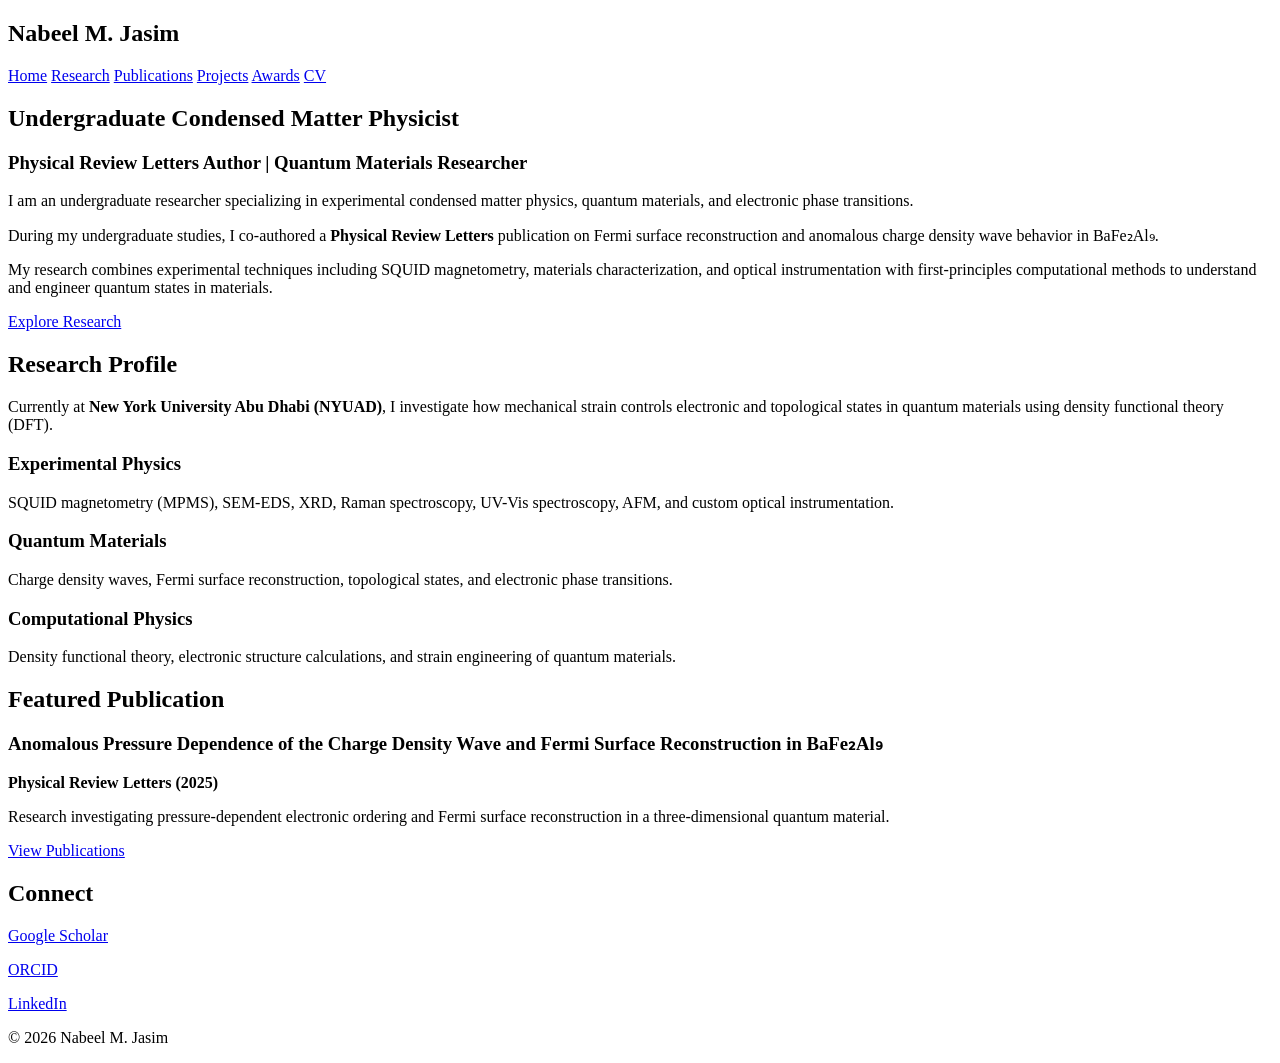
==== index.html @ 84a7fcc8 "Create index.html" ====
<!DOCTYPE html>
<html lang="en">
<head>
    <meta charset="UTF-8">
    <meta name="viewport" content="width=device-width, initial-scale=1.0">
    <title>Nabeel M. Jasim | Experimental Condensed Matter Physicist</title>
    <link rel="stylesheet" href="assets/css/style.css">
</head>

<body>

<header>
    <nav>
        <h2>Nabeel M. Jasim</h2>
        <div class="links">
            <a href="index.html">Home</a>
            <a href="research.html">Research</a>
            <a href="publications.html">Publications</a>
            <a href="projects.html">Projects</a>
            <a href="awards.html">Awards</a>
            <a href="cv.html">CV</a>
        </div>
    </nav>
</header>


<section class="hero">

    <div class="hero-text">

        <h1>
            Undergraduate Condensed Matter Physicist
        </h1>

        <h3>
            Physical Review Letters Author | Quantum Materials Researcher
        </h3>

        <p>
            I am an undergraduate researcher specializing in experimental 
            condensed matter physics, quantum materials, and electronic 
            phase transitions.
        </p>

        <p>
            During my undergraduate studies, I co-authored a 
            <strong>Physical Review Letters</strong> publication on 
            Fermi surface reconstruction and anomalous charge density wave 
            behavior in BaFe₂Al₉.
        </p>

        <p>
            My research combines experimental techniques including SQUID 
            magnetometry, materials characterization, and optical 
            instrumentation with first-principles computational methods 
            to understand and engineer quantum states in materials.
        </p>

        <a class="button" href="research.html">
            Explore Research
        </a>

    </div>


</section>



<section class="about">

<h2>Research Profile</h2>

<p>
Currently at <strong>New York University Abu Dhabi (NYUAD)</strong>, 
I investigate how mechanical strain controls electronic and topological 
states in quantum materials using density functional theory (DFT).
</p>


<div class="cards">

<div class="card">
<h3>Experimental Physics</h3>
<p>
SQUID magnetometry (MPMS), SEM-EDS, XRD, Raman spectroscopy,
UV-Vis spectroscopy, AFM, and custom optical instrumentation.
</p>
</div>


<div class="card">
<h3>Quantum Materials</h3>
<p>
Charge density waves, Fermi surface reconstruction,
topological states, and electronic phase transitions.
</p>
</div>


<div class="card">
<h3>Computational Physics</h3>
<p>
Density functional theory, electronic structure calculations,
and strain engineering of quantum materials.
</p>
</div>

</div>

</section>



<section class="publication">

<h2>Featured Publication</h2>

<h3>
Anomalous Pressure Dependence of the Charge Density Wave 
and Fermi Surface Reconstruction in BaFe₂Al₉
</h3>

<p>
<strong>Physical Review Letters (2025)</strong>
</p>

<p>
Research investigating pressure-dependent electronic ordering 
and Fermi surface reconstruction in a three-dimensional quantum material.
</p>


<a class="button" href="publications.html">
View Publications
</a>

</section>



<section class="contact">

<h2>Connect</h2>

<p>
<a href="https://scholar.google.com/citations?user=J8h_xckAAAAJ&hl=en">
Google Scholar
</a>
</p>

<p>
<a href="https://orcid.org/0009-0004-4352-5429">
ORCID
</a>
</p>

<p>
<a href="https://ae.linkedin.com/in/nabeel-m-jasim-908321217">
LinkedIn
</a>
</p>

</section>



<footer>

<p>
© 2026 Nabeel M. Jasim
</p>

</footer>


<script src="assets/js/script.js"></script>

</body>
</html>
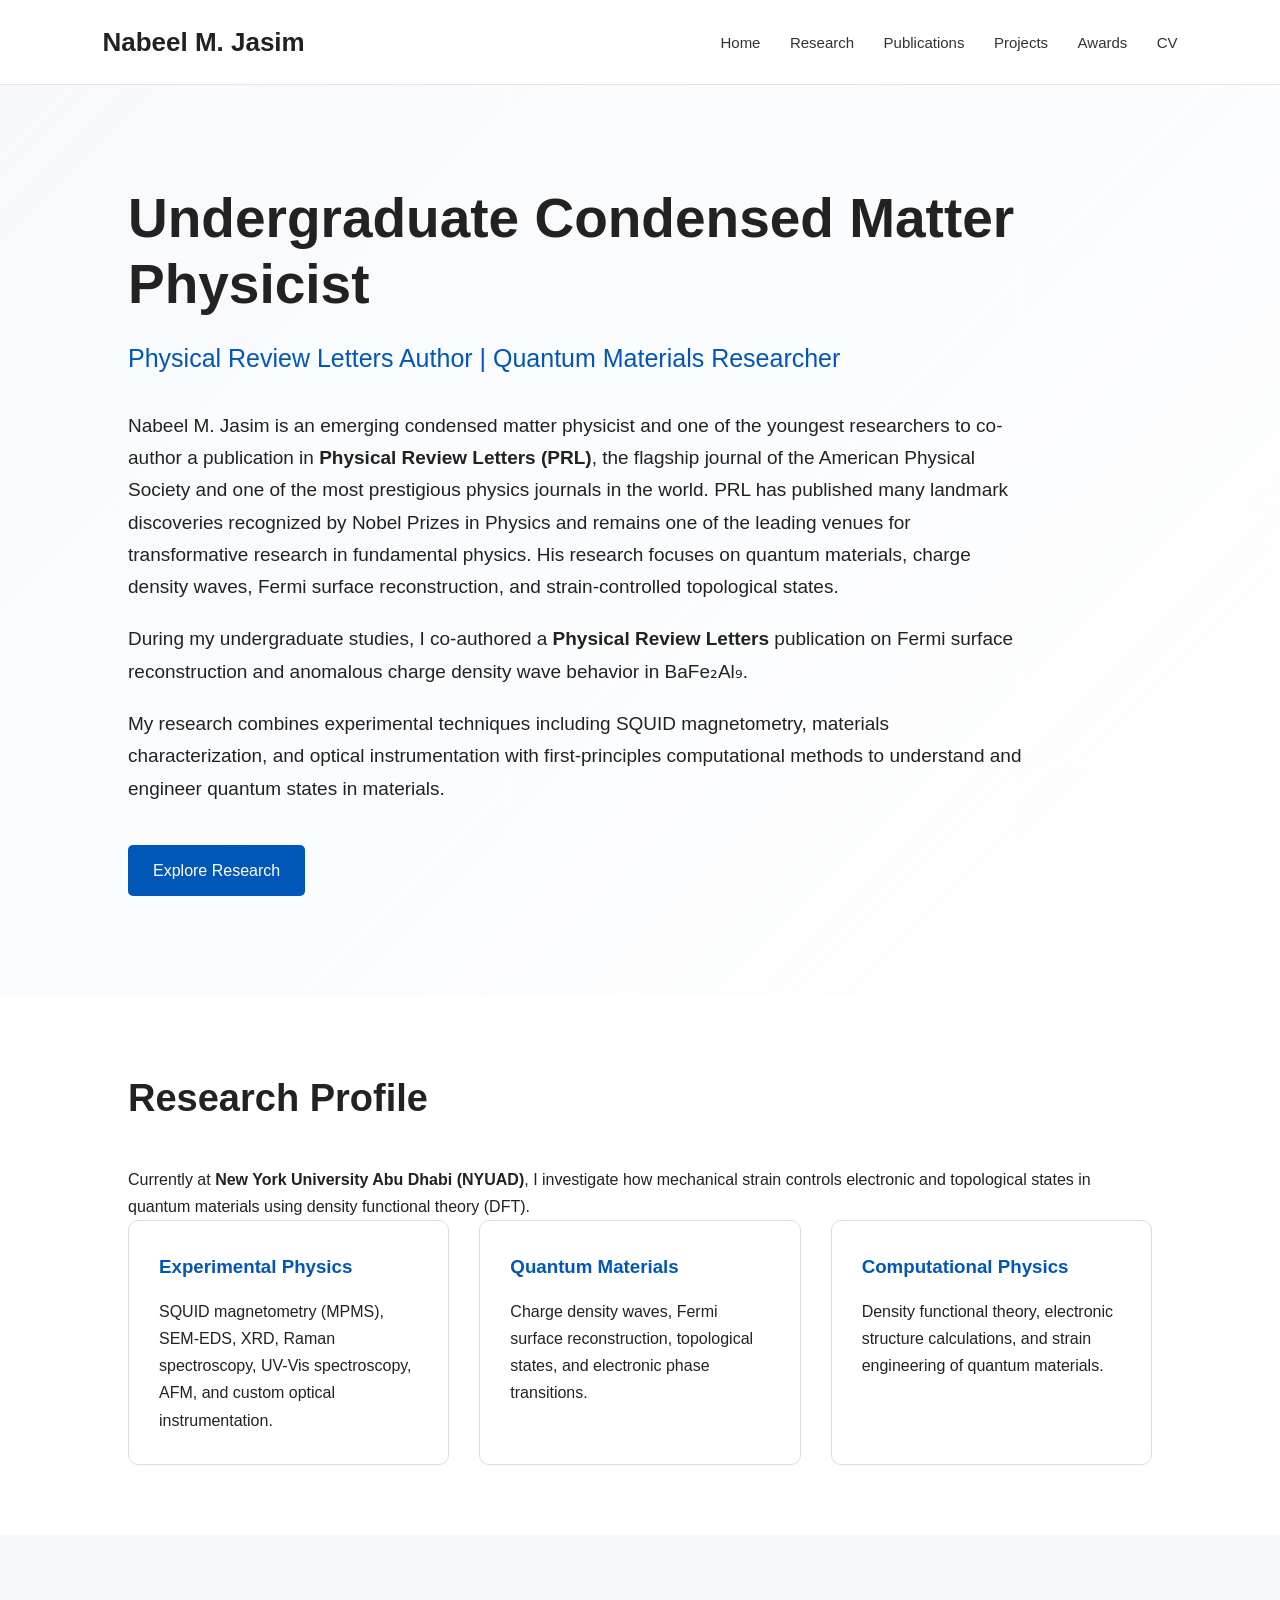
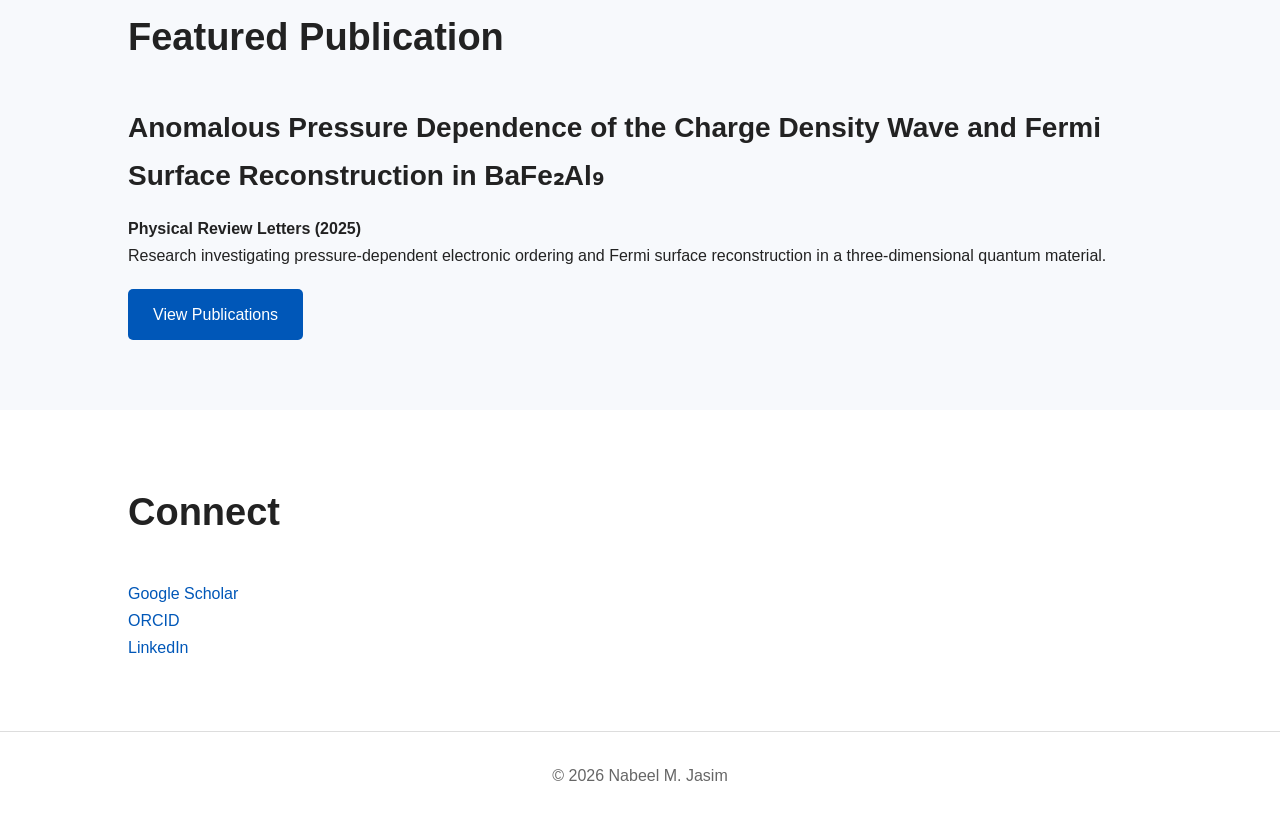
==== commit b8048ef4: "Update index.html" ====
--- a/index.html
+++ b/index.html
@@ -36,10 +36,8 @@
             Physical Review Letters Author | Quantum Materials Researcher
         </h3>
 
-        <p>
-            I am an undergraduate researcher specializing in experimental 
-            condensed matter physics, quantum materials, and electronic 
-            phase transitions.
+        <p>         
+          Nabeel M. Jasim is an emerging condensed matter physicist and one of the youngest researchers to co-author a publication in <strong>Physical Review Letters (PRL)</strong>, the flagship journal of the American Physical Society and one of the most prestigious physics journals in the world. PRL has published many landmark discoveries recognized by Nobel Prizes in Physics and remains one of the leading venues for transformative research in fundamental physics. His research focuses on quantum materials, charge density waves, Fermi surface reconstruction, and strain-controlled topological states.
         </p>
 
         <p>
--- a/assets/css/style.css
+++ b/assets/css/style.css
@@ -0,0 +1,339 @@
+/* =========================
+   Nabeel M. Jasim Website
+   Academic Research Theme
+========================= */
+
+
+* {
+    margin: 0;
+    padding: 0;
+    box-sizing: border-box;
+}
+
+
+body {
+
+    font-family: "Inter", "Helvetica Neue", Arial, sans-serif;
+
+    line-height: 1.7;
+
+    color: #222;
+
+    background: #ffffff;
+
+}
+
+
+
+/* Navigation */
+
+header {
+
+    border-bottom: 1px solid #e5e5e5;
+
+    padding: 20px 8%;
+
+}
+
+
+nav {
+
+    display: flex;
+
+    justify-content: space-between;
+
+    align-items: center;
+
+}
+
+
+nav h2 {
+
+    font-size: 26px;
+
+    font-weight: 700;
+
+}
+
+
+
+.links a {
+
+    margin-left: 25px;
+
+    text-decoration: none;
+
+    color: #333;
+
+    font-size: 15px;
+
+}
+
+
+
+.links a:hover {
+
+    color: #0057b8;
+
+}
+
+
+
+/* Hero Section */
+
+
+.hero {
+
+    padding: 100px 10%;
+
+    background: linear-gradient(
+        135deg,
+        #f7f9fc,
+        #ffffff
+    );
+
+}
+
+
+
+.hero-text {
+
+    max-width: 900px;
+
+}
+
+
+
+.hero h1 {
+
+    font-size: 55px;
+
+    line-height: 1.2;
+
+    margin-bottom: 20px;
+
+}
+
+
+
+.hero h3 {
+
+    font-size: 25px;
+
+    font-weight: 400;
+
+    color: #0057b8;
+
+    margin-bottom: 30px;
+
+}
+
+
+
+.hero p {
+
+    font-size: 19px;
+
+    margin-bottom: 20px;
+
+}
+
+
+
+
+.button {
+
+    display: inline-block;
+
+    margin-top: 20px;
+
+    padding: 12px 25px;
+
+    background: #0057b8;
+
+    color:white;
+
+    text-decoration:none;
+
+    border-radius:5px;
+
+}
+
+
+
+.button:hover {
+
+    background:#003f82;
+
+}
+
+
+
+/* Sections */
+
+
+section {
+
+    padding:70px 10%;
+
+}
+
+
+
+section h2 {
+
+    font-size:38px;
+
+    margin-bottom:35px;
+
+}
+
+
+
+
+/* Research Cards */
+
+
+.cards {
+
+    display:grid;
+
+    grid-template-columns:
+    repeat(auto-fit,minmax(260px,1fr));
+
+    gap:30px;
+
+}
+
+
+
+.card {
+
+    padding:30px;
+
+    border:1px solid #ddd;
+
+    border-radius:10px;
+
+    background:white;
+
+    transition:0.3s;
+
+}
+
+
+
+.card:hover {
+
+    transform:translateY(-5px);
+
+    box-shadow:0 10px 25px rgba(0,0,0,0.08);
+
+}
+
+
+
+.card h3 {
+
+    margin-bottom:15px;
+
+    color:#0057b8;
+
+}
+
+
+
+/* Publication */
+
+
+.publication {
+
+    background:#f7f9fc;
+
+}
+
+
+
+.publication h3 {
+
+    font-size:28px;
+
+    margin-bottom:15px;
+
+}
+
+
+
+/* Contact */
+
+
+.contact a {
+
+    color:#0057b8;
+
+    text-decoration:none;
+
+}
+
+
+
+.contact a:hover {
+
+    text-decoration:underline;
+
+}
+
+
+
+/* Footer */
+
+
+footer {
+
+    text-align:center;
+
+    padding:30px;
+
+    border-top:1px solid #ddd;
+
+    color:#666;
+
+}
+
+
+
+/* Mobile */
+
+
+@media(max-width:800px){
+
+
+nav {
+
+    flex-direction:column;
+
+}
+
+
+.links {
+
+    margin-top:20px;
+
+}
+
+
+.hero h1 {
+
+    font-size:38px;
+
+}
+
+
+.hero h3 {
+
+    font-size:20px;
+
+}
+
+
+}
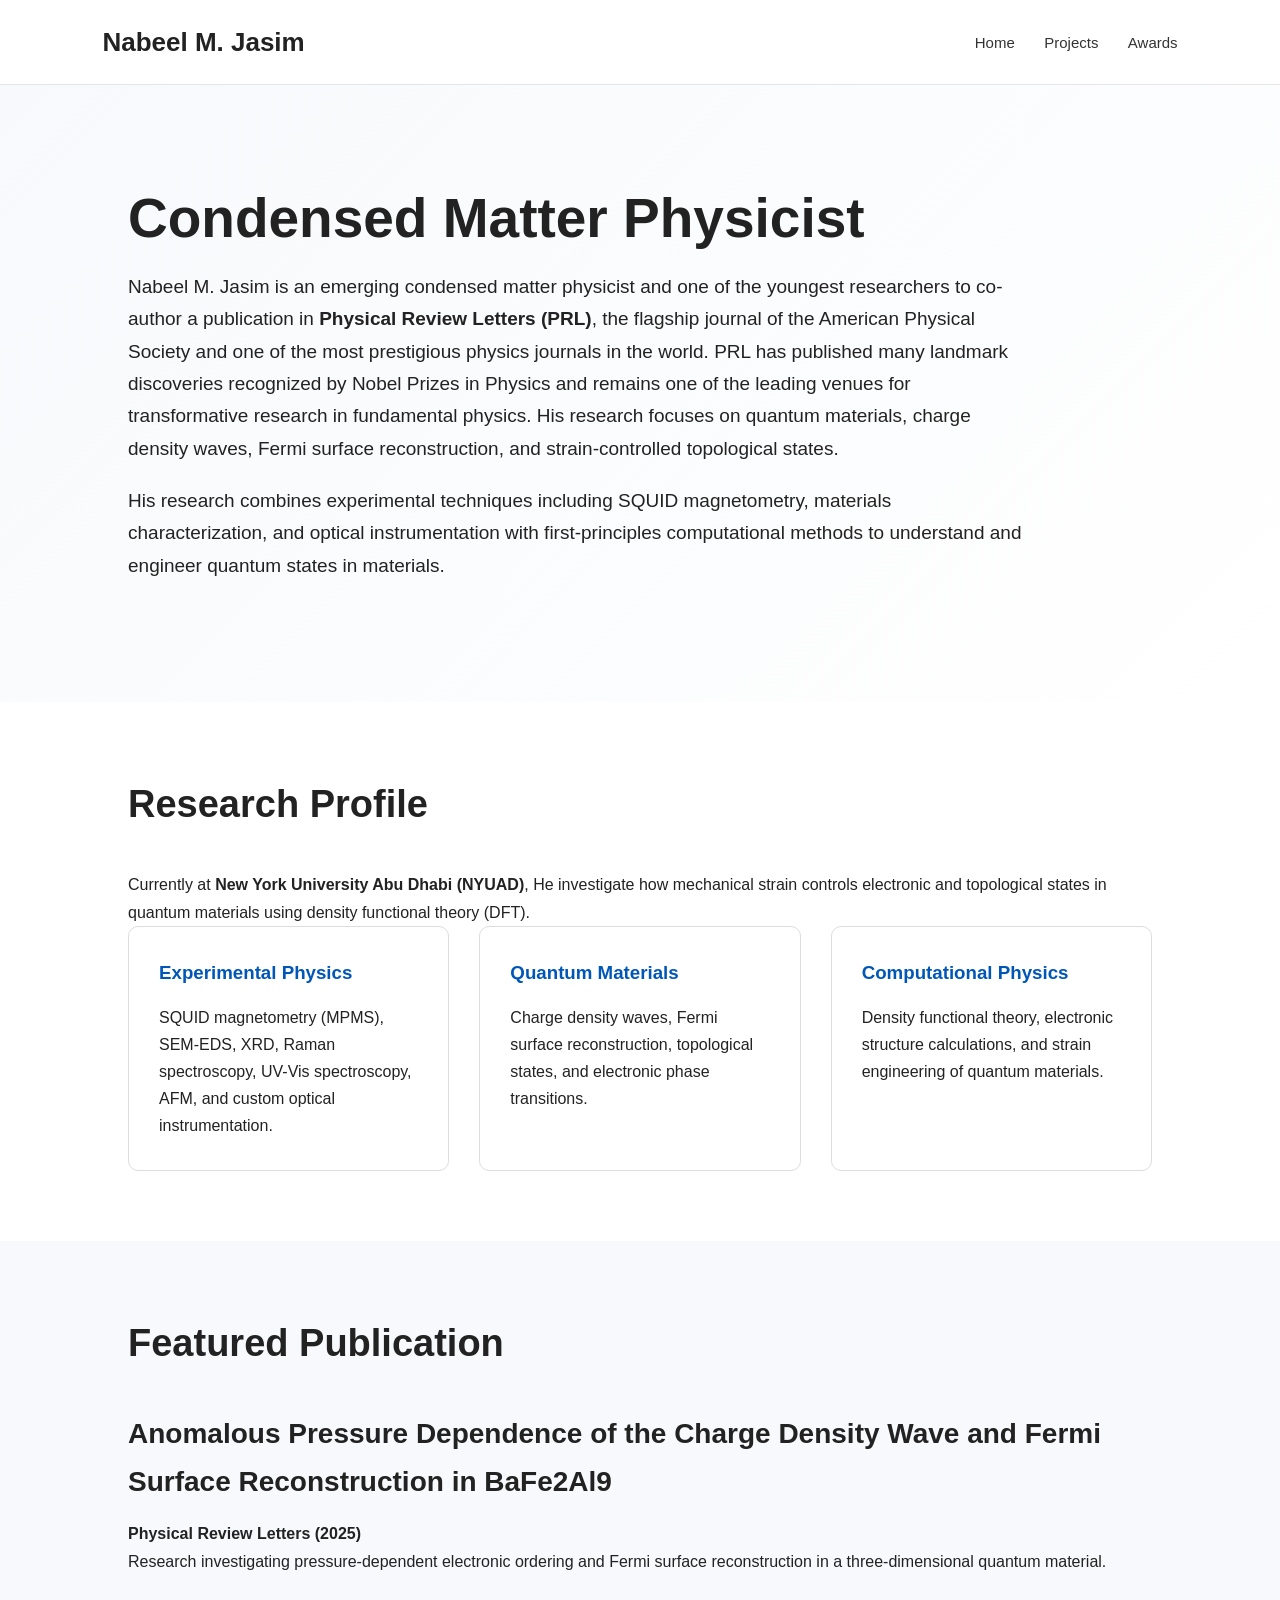
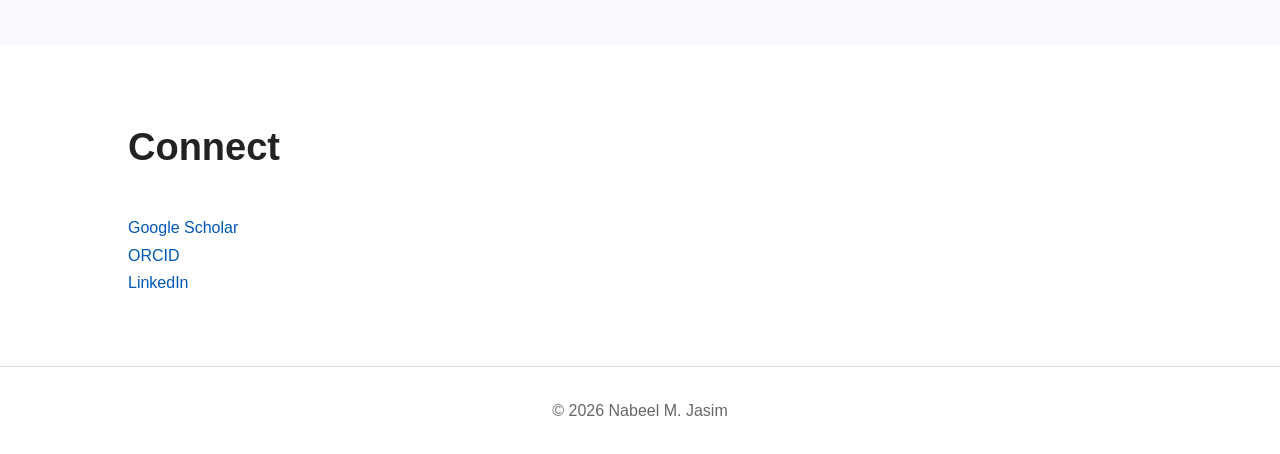
==== commit a4ea99f4: "Update index.html" ====
--- a/index.html
+++ b/index.html
@@ -14,11 +14,8 @@
         <h2>Nabeel M. Jasim</h2>
         <div class="links">
             <a href="index.html">Home</a>
-            <a href="research.html">Research</a>
-            <a href="publications.html">Publications</a>
             <a href="projects.html">Projects</a>
             <a href="awards.html">Awards</a>
-            <a href="cv.html">CV</a>
         </div>
     </nav>
 </header>
@@ -29,34 +26,20 @@
     <div class="hero-text">
 
         <h1>
-            Undergraduate Condensed Matter Physicist
+            Condensed Matter Physicist
         </h1>
-
-        <h3>
-            Physical Review Letters Author | Quantum Materials Researcher
-        </h3>
 
         <p>         
           Nabeel M. Jasim is an emerging condensed matter physicist and one of the youngest researchers to co-author a publication in <strong>Physical Review Letters (PRL)</strong>, the flagship journal of the American Physical Society and one of the most prestigious physics journals in the world. PRL has published many landmark discoveries recognized by Nobel Prizes in Physics and remains one of the leading venues for transformative research in fundamental physics. His research focuses on quantum materials, charge density waves, Fermi surface reconstruction, and strain-controlled topological states.
         </p>
 
         <p>
-            During my undergraduate studies, I co-authored a 
-            <strong>Physical Review Letters</strong> publication on 
-            Fermi surface reconstruction and anomalous charge density wave 
-            behavior in BaFe₂Al₉.
-        </p>
-
-        <p>
-            My research combines experimental techniques including SQUID 
+            His research combines experimental techniques including SQUID 
             magnetometry, materials characterization, and optical 
             instrumentation with first-principles computational methods 
             to understand and engineer quantum states in materials.
         </p>
 
-        <a class="button" href="research.html">
-            Explore Research
-        </a>
 
     </div>
 
@@ -71,7 +54,7 @@
 
 <p>
 Currently at <strong>New York University Abu Dhabi (NYUAD)</strong>, 
-I investigate how mechanical strain controls electronic and topological 
+He investigate how mechanical strain controls electronic and topological 
 states in quantum materials using density functional theory (DFT).
 </p>
 
@@ -116,7 +99,7 @@
 
 <h3>
 Anomalous Pressure Dependence of the Charge Density Wave 
-and Fermi Surface Reconstruction in BaFe₂Al₉
+and Fermi Surface Reconstruction in BaFe2Al9
 </h3>
 
 <p>
@@ -128,10 +111,6 @@
 and Fermi surface reconstruction in a three-dimensional quantum material.
 </p>
 
-
-<a class="button" href="publications.html">
-View Publications
-</a>
 
 </section>
 
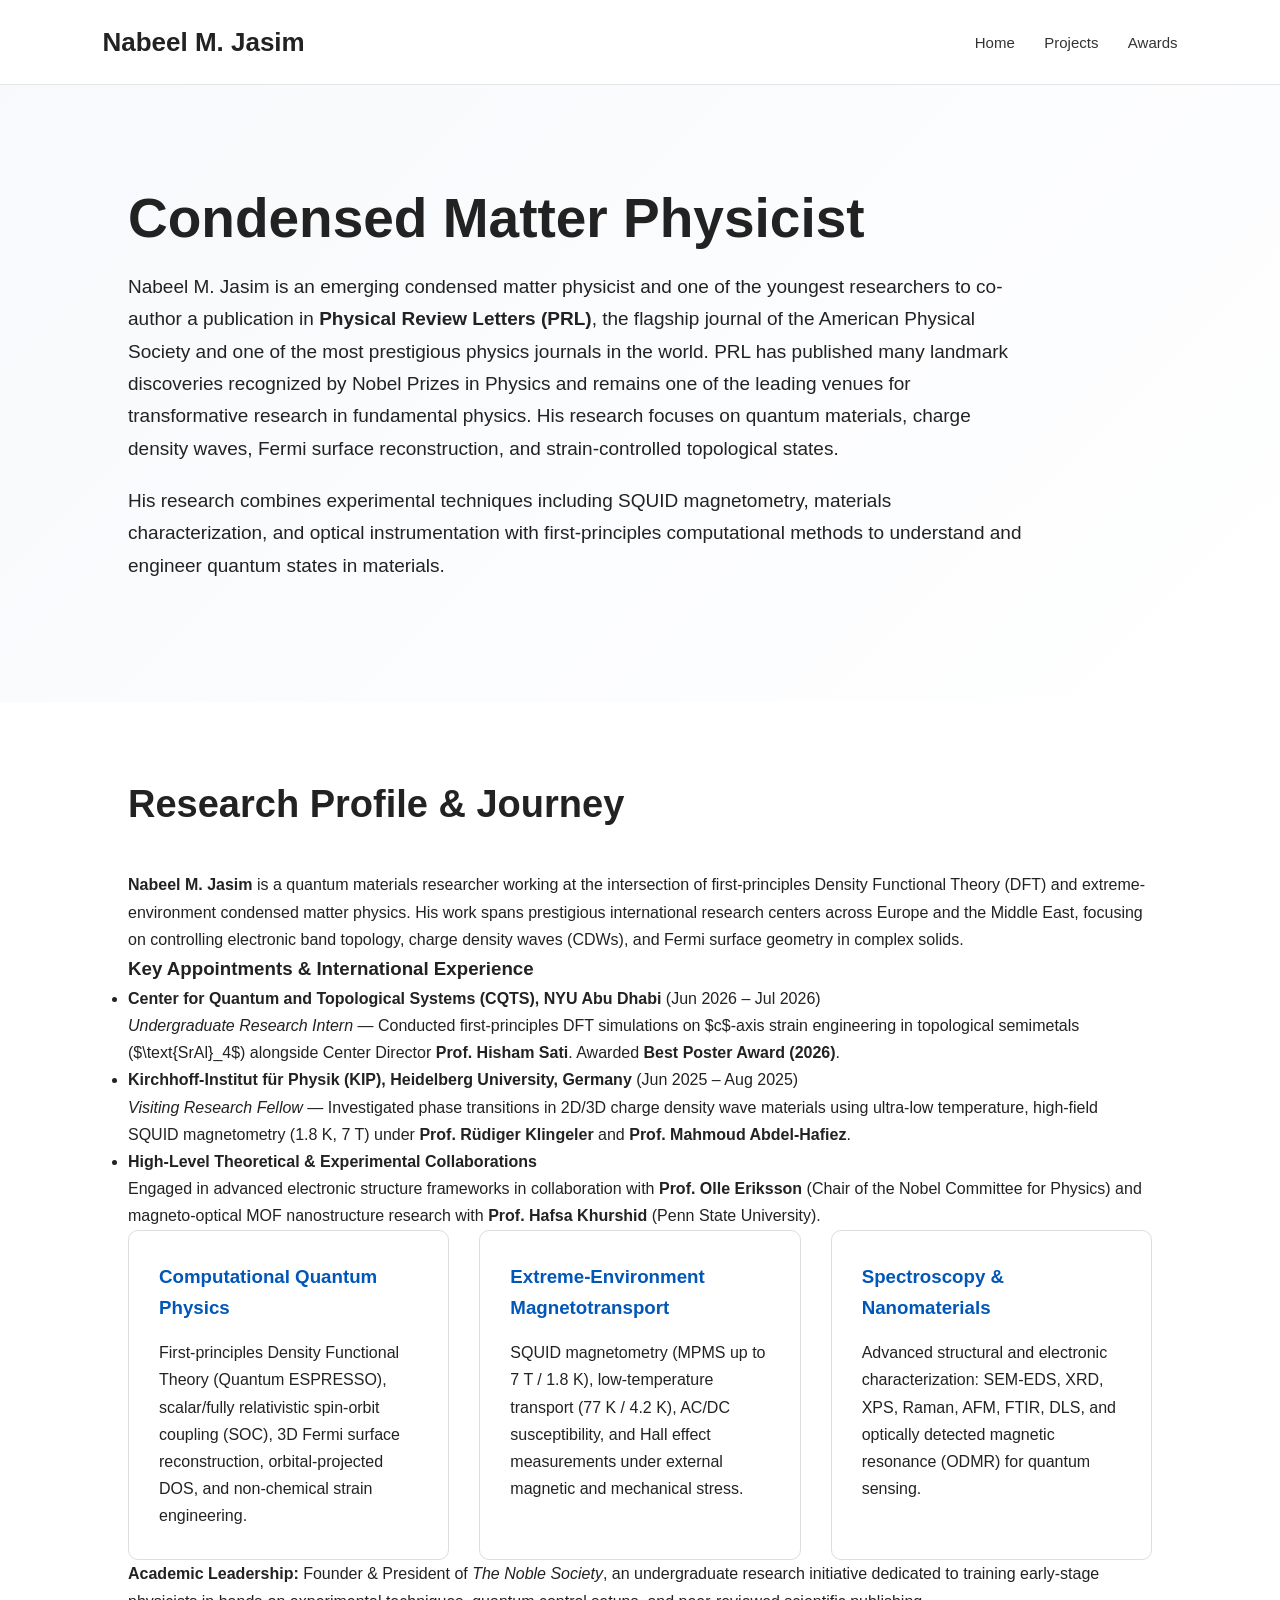
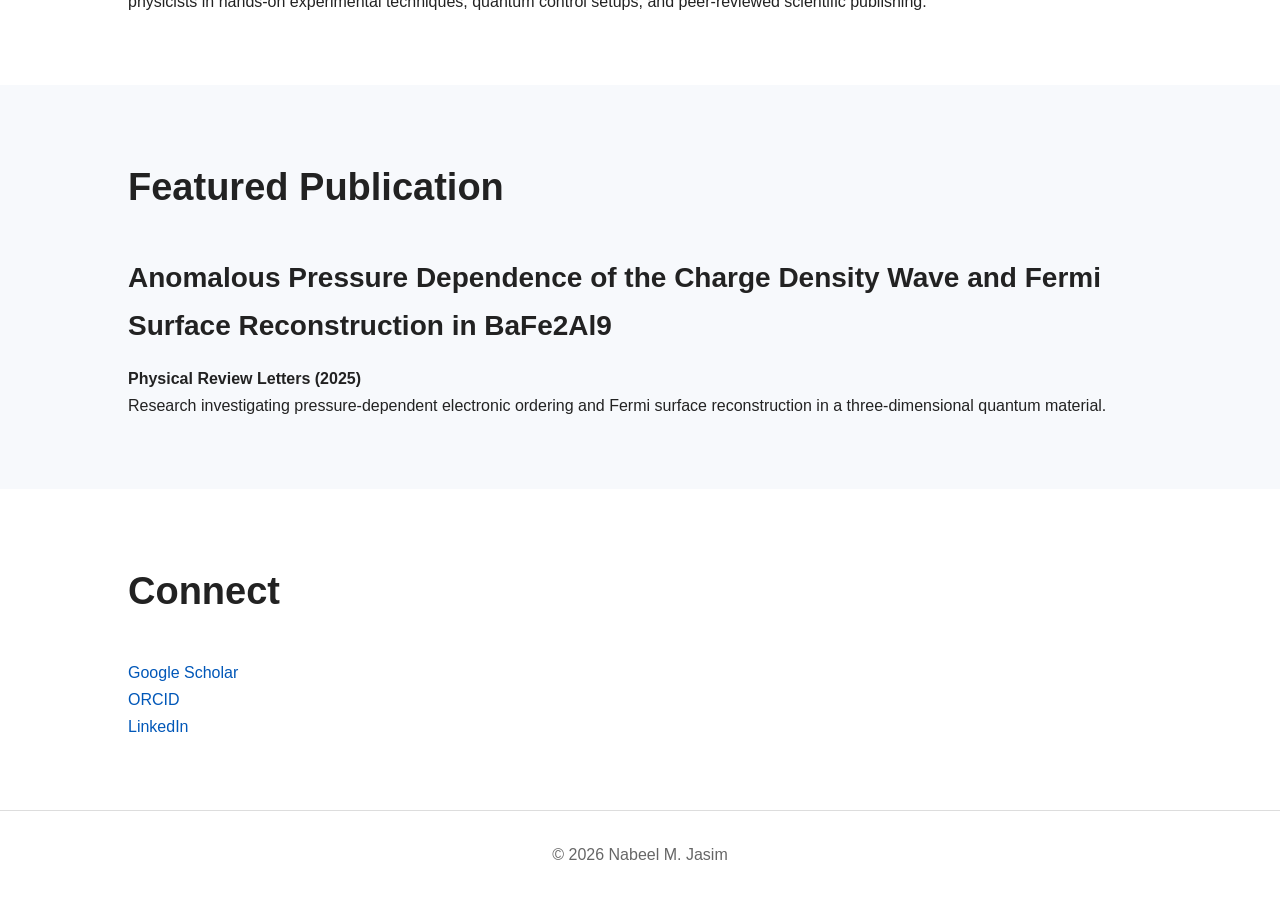
==== commit 6f5061ae: "Update index.html" ====
--- a/index.html
+++ b/index.html
@@ -50,47 +50,74 @@
 
 <section class="about">
 
-<h2>Research Profile</h2>
+  <h2>Research Profile & Journey</h2>
 
-<p>
-Currently at <strong>New York University Abu Dhabi (NYUAD)</strong>, 
-He investigate how mechanical strain controls electronic and topological 
-states in quantum materials using density functional theory (DFT).
-</p>
+  <p class="bio-lead">
+    <strong>Nabeel M. Jasim</strong> is a quantum materials researcher working at the intersection of 
+    first-principles Density Functional Theory (DFT) and extreme-environment condensed matter physics. 
+    His work spans prestigious international research centers across Europe and the Middle East, focusing on 
+    controlling electronic band topology, charge density waves (CDWs), and Fermi surface geometry in complex solids.
+  </p>
 
+  <!-- International Institutional Trajectory -->
+  <div class="timeline-highlights">
+    <h3>Key Appointments & International Experience</h3>
+    <ul>
+      <li>
+        <strong>Center for Quantum and Topological Systems (CQTS), NYU Abu Dhabi</strong> 
+        <span class="date">(Jun 2026 – Jul 2026)</span><br>
+        <em>Undergraduate Research Intern</em> — Conducted first-principles DFT simulations on $c$-axis strain engineering in topological semimetals ($\text{SrAl}_4$) alongside Center Director <strong>Prof. Hisham Sati</strong>. Awarded <strong>Best Poster Award (2026)</strong>.
+      </li>
+      <li>
+        <strong>Kirchhoff-Institut für Physik (KIP), Heidelberg University, Germany</strong> 
+        <span class="date">(Jun 2025 – Aug 2025)</span><br>
+        <em>Visiting Research Fellow</em> — Investigated phase transitions in 2D/3D charge density wave materials using ultra-low temperature, high-field SQUID magnetometry (1.8 K, 7 T) under <strong>Prof. Rüdiger Klingeler</strong> and <strong>Prof. Mahmoud Abdel-Hafiez</strong>.
+      </li>
+      <li>
+        <strong>High-Level Theoretical & Experimental Collaborations</strong><br>
+        Engaged in advanced electronic structure frameworks in collaboration with <strong>Prof. Olle Eriksson</strong> (Chair of the Nobel Committee for Physics) and magneto-optical MOF nanostructure research with <strong>Prof. Hafsa Khurshid</strong> (Penn State University).
+      </li>
+    </ul>
+  </div>
 
-<div class="cards">
+  <!-- Core Research Pillars (Quality over Quantity) -->
+  <div class="cards">
 
-<div class="card">
-<h3>Experimental Physics</h3>
-<p>
-SQUID magnetometry (MPMS), SEM-EDS, XRD, Raman spectroscopy,
-UV-Vis spectroscopy, AFM, and custom optical instrumentation.
-</p>
-</div>
+    <div class="card">
+      <h3>Computational Quantum Physics</h3>
+      <p>
+        First-principles Density Functional Theory (Quantum ESPRESSO), scalar/fully relativistic spin-orbit coupling (SOC), 
+        3D Fermi surface reconstruction, orbital-projected DOS, and non-chemical strain engineering.
+      </p>
+    </div>
 
+    <div class="card">
+      <h3>Extreme-Environment Magnetotransport</h3>
+      <p>
+        SQUID magnetometry (MPMS up to 7 T / 1.8 K), low-temperature transport (77 K / 4.2 K), 
+        AC/DC susceptibility, and Hall effect measurements under external magnetic and mechanical stress.
+      </p>
+    </div>
 
-<div class="card">
-<h3>Quantum Materials</h3>
-<p>
-Charge density waves, Fermi surface reconstruction,
-topological states, and electronic phase transitions.
-</p>
-</div>
+    <div class="card">
+      <h3>Spectroscopy & Nanomaterials</h3>
+      <p>
+        Advanced structural and electronic characterization: SEM-EDS, XRD, XPS, Raman, AFM, 
+        FTIR, DLS, and optically detected magnetic resonance (ODMR) for quantum sensing.
+      </p>
+    </div>
 
+  </div>
 
-<div class="card">
-<h3>Computational Physics</h3>
-<p>
-Density functional theory, electronic structure calculations,
-and strain engineering of quantum materials.
-</p>
-</div>
-
-</div>
+  <!-- Academic Leadership -->
+  <div class="leadership-note">
+    <p>
+      <strong>Academic Leadership:</strong> Founder & President of <em>The Noble Society</em>, an undergraduate research initiative 
+      dedicated to training early-stage physicists in hands-on experimental techniques, quantum control setups, and peer-reviewed scientific publishing.
+    </p>
+  </div>
 
 </section>
-
 
 
 <section class="publication">
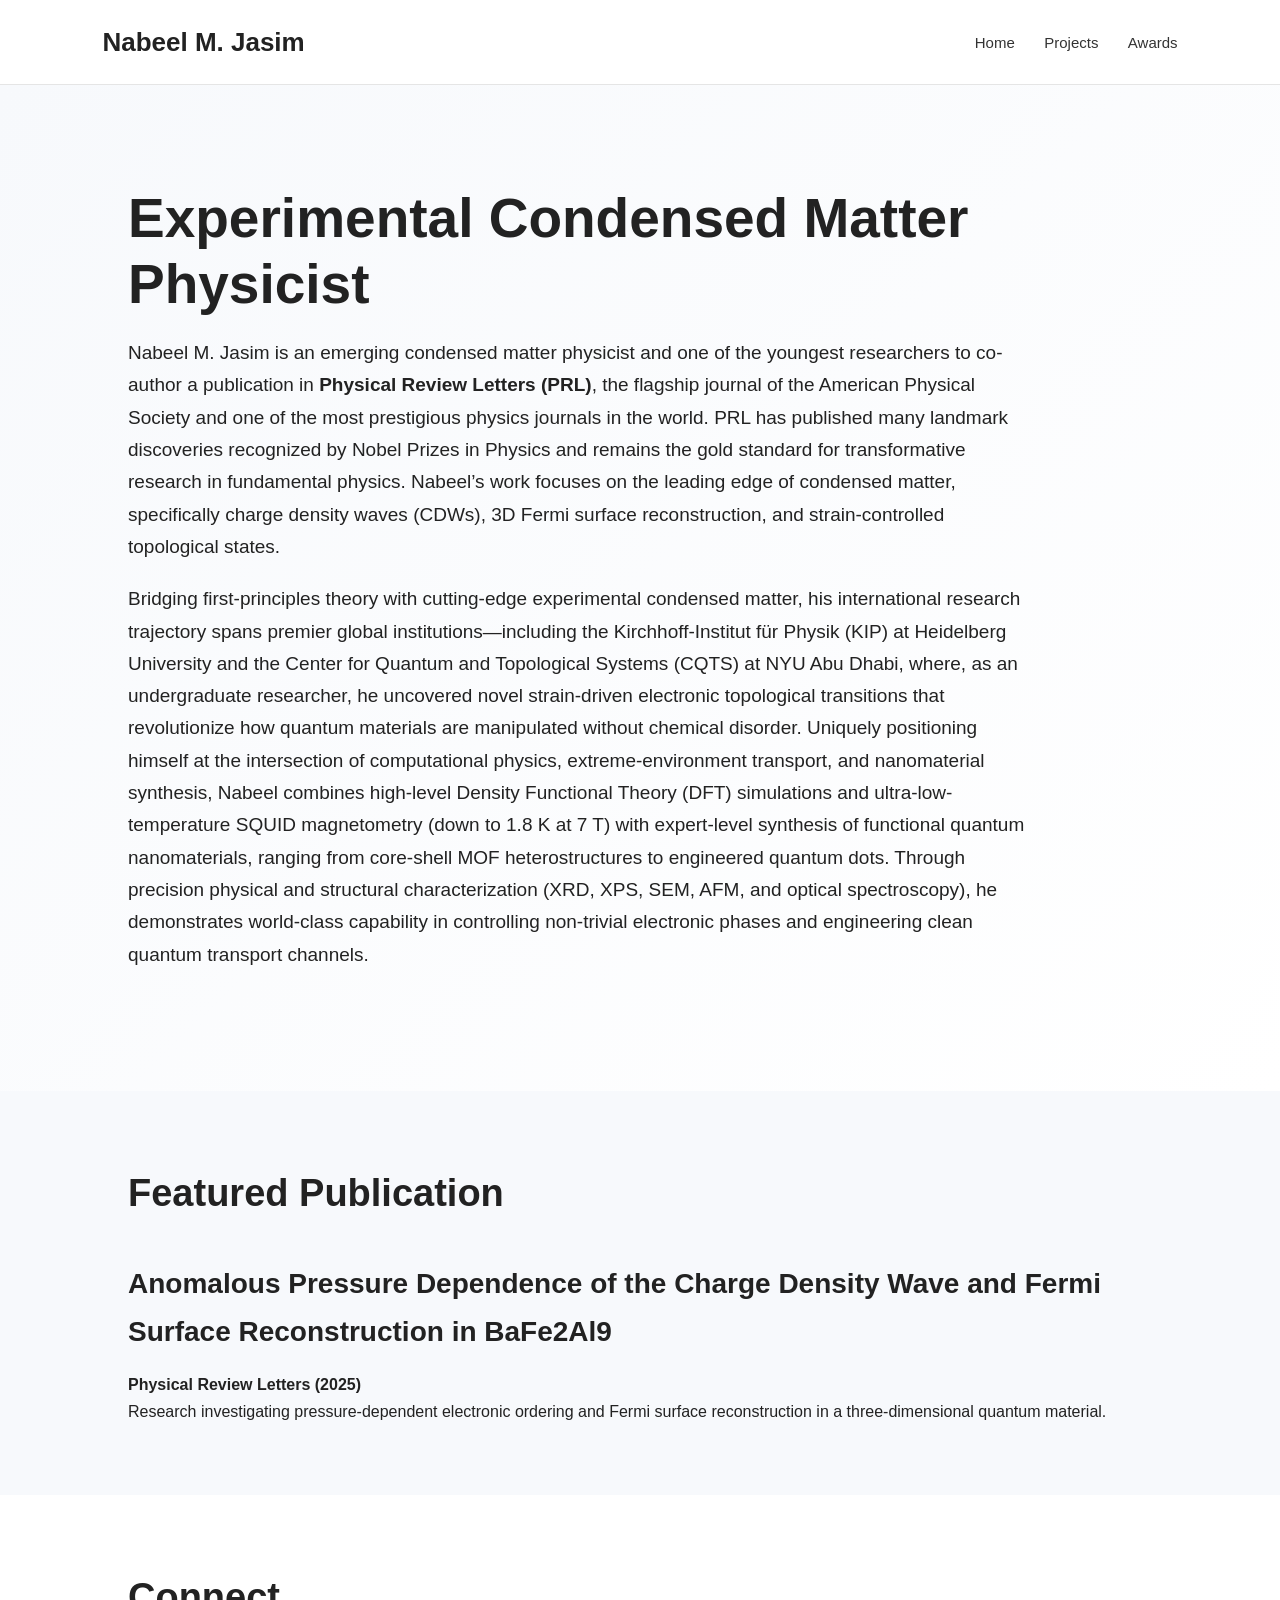
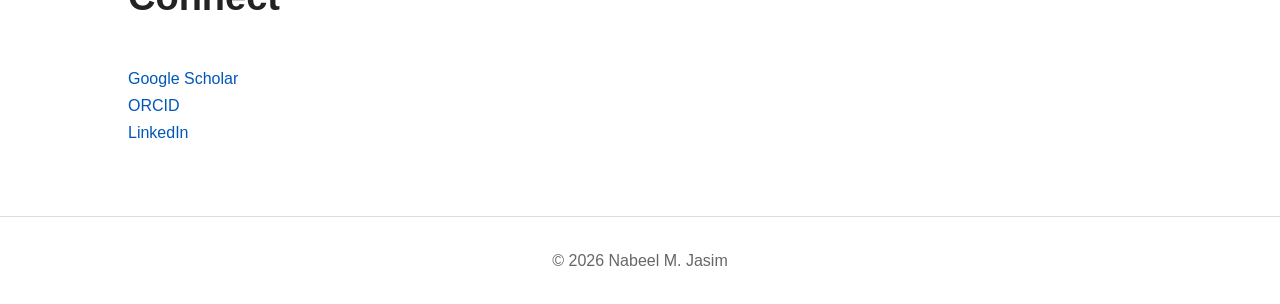
==== commit f4a30f44: "Update index.html" ====
--- a/index.html
+++ b/index.html
@@ -26,96 +26,20 @@
     <div class="hero-text">
 
         <h1>
-            Condensed Matter Physicist
+          Experimental Condensed Matter Physicist
         </h1>
 
         <p>         
-          Nabeel M. Jasim is an emerging condensed matter physicist and one of the youngest researchers to co-author a publication in <strong>Physical Review Letters (PRL)</strong>, the flagship journal of the American Physical Society and one of the most prestigious physics journals in the world. PRL has published many landmark discoveries recognized by Nobel Prizes in Physics and remains one of the leading venues for transformative research in fundamental physics. His research focuses on quantum materials, charge density waves, Fermi surface reconstruction, and strain-controlled topological states.
+          Nabeel M. Jasim is an emerging condensed matter physicist and one of the youngest researchers to co-author a publication in <strong>Physical Review Letters (PRL)</strong>, the flagship journal of the American Physical Society and one of the most prestigious physics journals in the world. PRL has published many landmark discoveries recognized by Nobel Prizes in Physics and remains the gold standard for transformative research in fundamental physics. Nabeel’s work focuses on the leading edge of condensed matter, specifically charge density waves (CDWs), 3D Fermi surface reconstruction, and strain-controlled topological states.
         </p>
 
         <p>
-            His research combines experimental techniques including SQUID 
-            magnetometry, materials characterization, and optical 
-            instrumentation with first-principles computational methods 
-            to understand and engineer quantum states in materials.
+            Bridging first-principles theory with cutting-edge experimental condensed matter, his international research trajectory spans premier global institutions—including the Kirchhoff-Institut für Physik (KIP) at Heidelberg University and the Center for Quantum and Topological Systems (CQTS) at NYU Abu Dhabi, where, as an undergraduate researcher, he uncovered novel strain-driven electronic topological transitions that revolutionize how quantum materials are manipulated without chemical disorder. Uniquely positioning himself at the intersection of computational physics, extreme-environment transport, and nanomaterial synthesis, Nabeel combines high-level Density Functional Theory (DFT) simulations and ultra-low-temperature SQUID magnetometry (down to 1.8 K at 7 T) with expert-level synthesis of functional quantum nanomaterials, ranging from core-shell MOF heterostructures to engineered quantum dots. Through precision physical and structural characterization (XRD, XPS, SEM, AFM, and optical spectroscopy), he demonstrates world-class capability in controlling non-trivial electronic phases and engineering clean quantum transport channels.
         </p>
 
 
     </div>
 
-
-</section>
-
-
-
-<section class="about">
-
-  <h2>Research Profile & Journey</h2>
-
-  <p class="bio-lead">
-    <strong>Nabeel M. Jasim</strong> is a quantum materials researcher working at the intersection of 
-    first-principles Density Functional Theory (DFT) and extreme-environment condensed matter physics. 
-    His work spans prestigious international research centers across Europe and the Middle East, focusing on 
-    controlling electronic band topology, charge density waves (CDWs), and Fermi surface geometry in complex solids.
-  </p>
-
-  <!-- International Institutional Trajectory -->
-  <div class="timeline-highlights">
-    <h3>Key Appointments & International Experience</h3>
-    <ul>
-      <li>
-        <strong>Center for Quantum and Topological Systems (CQTS), NYU Abu Dhabi</strong> 
-        <span class="date">(Jun 2026 – Jul 2026)</span><br>
-        <em>Undergraduate Research Intern</em> — Conducted first-principles DFT simulations on $c$-axis strain engineering in topological semimetals ($\text{SrAl}_4$) alongside Center Director <strong>Prof. Hisham Sati</strong>. Awarded <strong>Best Poster Award (2026)</strong>.
-      </li>
-      <li>
-        <strong>Kirchhoff-Institut für Physik (KIP), Heidelberg University, Germany</strong> 
-        <span class="date">(Jun 2025 – Aug 2025)</span><br>
-        <em>Visiting Research Fellow</em> — Investigated phase transitions in 2D/3D charge density wave materials using ultra-low temperature, high-field SQUID magnetometry (1.8 K, 7 T) under <strong>Prof. Rüdiger Klingeler</strong> and <strong>Prof. Mahmoud Abdel-Hafiez</strong>.
-      </li>
-      <li>
-        <strong>High-Level Theoretical & Experimental Collaborations</strong><br>
-        Engaged in advanced electronic structure frameworks in collaboration with <strong>Prof. Olle Eriksson</strong> (Chair of the Nobel Committee for Physics) and magneto-optical MOF nanostructure research with <strong>Prof. Hafsa Khurshid</strong> (Penn State University).
-      </li>
-    </ul>
-  </div>
-
-  <!-- Core Research Pillars (Quality over Quantity) -->
-  <div class="cards">
-
-    <div class="card">
-      <h3>Computational Quantum Physics</h3>
-      <p>
-        First-principles Density Functional Theory (Quantum ESPRESSO), scalar/fully relativistic spin-orbit coupling (SOC), 
-        3D Fermi surface reconstruction, orbital-projected DOS, and non-chemical strain engineering.
-      </p>
-    </div>
-
-    <div class="card">
-      <h3>Extreme-Environment Magnetotransport</h3>
-      <p>
-        SQUID magnetometry (MPMS up to 7 T / 1.8 K), low-temperature transport (77 K / 4.2 K), 
-        AC/DC susceptibility, and Hall effect measurements under external magnetic and mechanical stress.
-      </p>
-    </div>
-
-    <div class="card">
-      <h3>Spectroscopy & Nanomaterials</h3>
-      <p>
-        Advanced structural and electronic characterization: SEM-EDS, XRD, XPS, Raman, AFM, 
-        FTIR, DLS, and optically detected magnetic resonance (ODMR) for quantum sensing.
-      </p>
-    </div>
-
-  </div>
-
-  <!-- Academic Leadership -->
-  <div class="leadership-note">
-    <p>
-      <strong>Academic Leadership:</strong> Founder & President of <em>The Noble Society</em>, an undergraduate research initiative 
-      dedicated to training early-stage physicists in hands-on experimental techniques, quantum control setups, and peer-reviewed scientific publishing.
-    </p>
-  </div>
 
 </section>
 
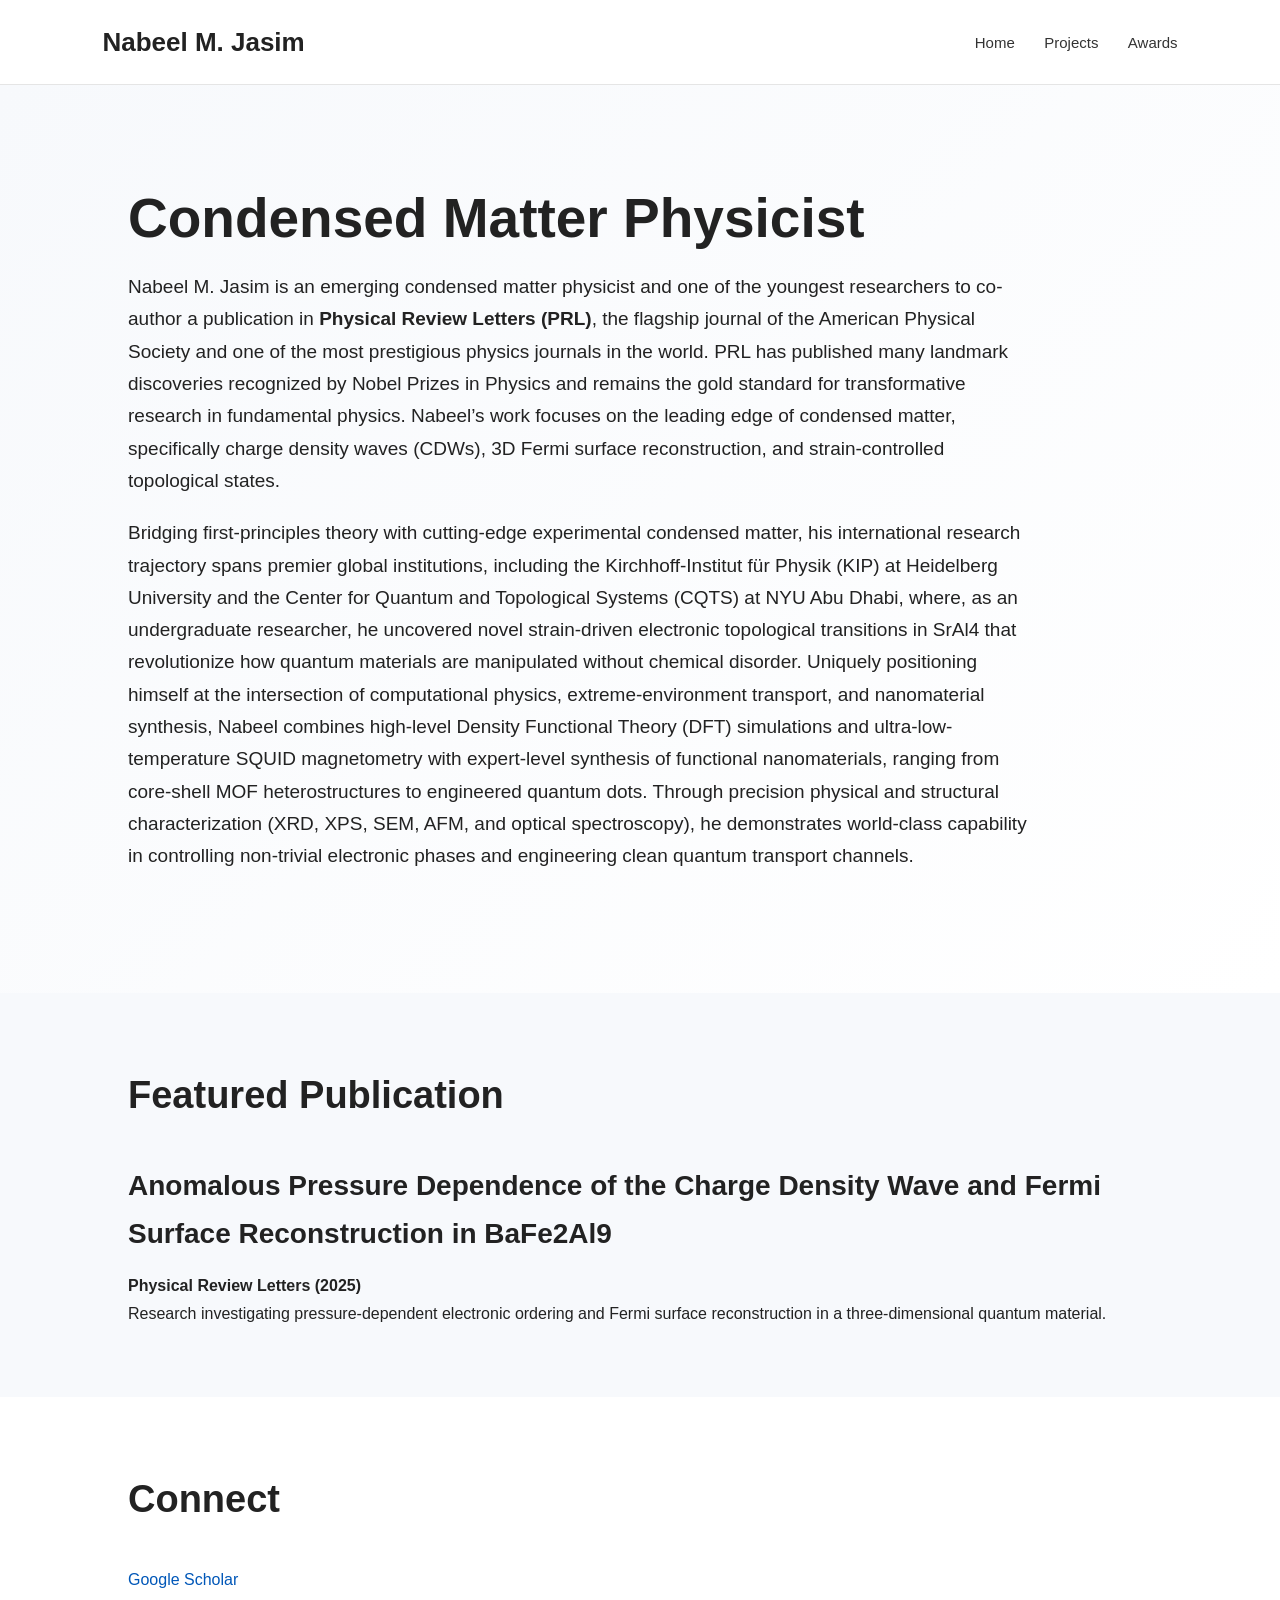
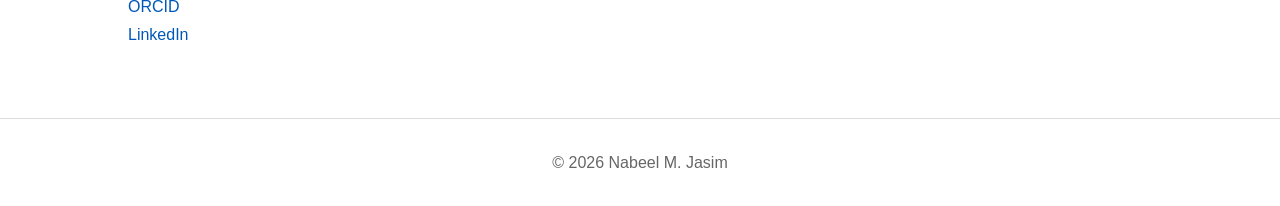
==== commit 54acf4a1: "Update index.html" ====
--- a/index.html
+++ b/index.html
@@ -26,7 +26,7 @@
     <div class="hero-text">
 
         <h1>
-          Experimental Condensed Matter Physicist
+          Condensed Matter Physicist
         </h1>
 
         <p>         
@@ -34,7 +34,7 @@
         </p>
 
         <p>
-            Bridging first-principles theory with cutting-edge experimental condensed matter, his international research trajectory spans premier global institutions—including the Kirchhoff-Institut für Physik (KIP) at Heidelberg University and the Center for Quantum and Topological Systems (CQTS) at NYU Abu Dhabi, where, as an undergraduate researcher, he uncovered novel strain-driven electronic topological transitions that revolutionize how quantum materials are manipulated without chemical disorder. Uniquely positioning himself at the intersection of computational physics, extreme-environment transport, and nanomaterial synthesis, Nabeel combines high-level Density Functional Theory (DFT) simulations and ultra-low-temperature SQUID magnetometry (down to 1.8 K at 7 T) with expert-level synthesis of functional quantum nanomaterials, ranging from core-shell MOF heterostructures to engineered quantum dots. Through precision physical and structural characterization (XRD, XPS, SEM, AFM, and optical spectroscopy), he demonstrates world-class capability in controlling non-trivial electronic phases and engineering clean quantum transport channels.
+            Bridging first-principles theory with cutting-edge experimental condensed matter, his international research trajectory spans premier global institutions, including the Kirchhoff-Institut für Physik (KIP) at Heidelberg University and the Center for Quantum and Topological Systems (CQTS) at NYU Abu Dhabi, where, as an undergraduate researcher, he uncovered novel strain-driven electronic topological transitions in SrAl4 that revolutionize how quantum materials are manipulated without chemical disorder. Uniquely positioning himself at the intersection of computational physics, extreme-environment transport, and nanomaterial synthesis, Nabeel combines high-level Density Functional Theory (DFT) simulations and ultra-low-temperature SQUID magnetometry with expert-level synthesis of functional nanomaterials, ranging from core-shell MOF heterostructures to engineered quantum dots. Through precision physical and structural characterization (XRD, XPS, SEM, AFM, and optical spectroscopy), he demonstrates world-class capability in controlling non-trivial electronic phases and engineering clean quantum transport channels.
         </p>
 
 
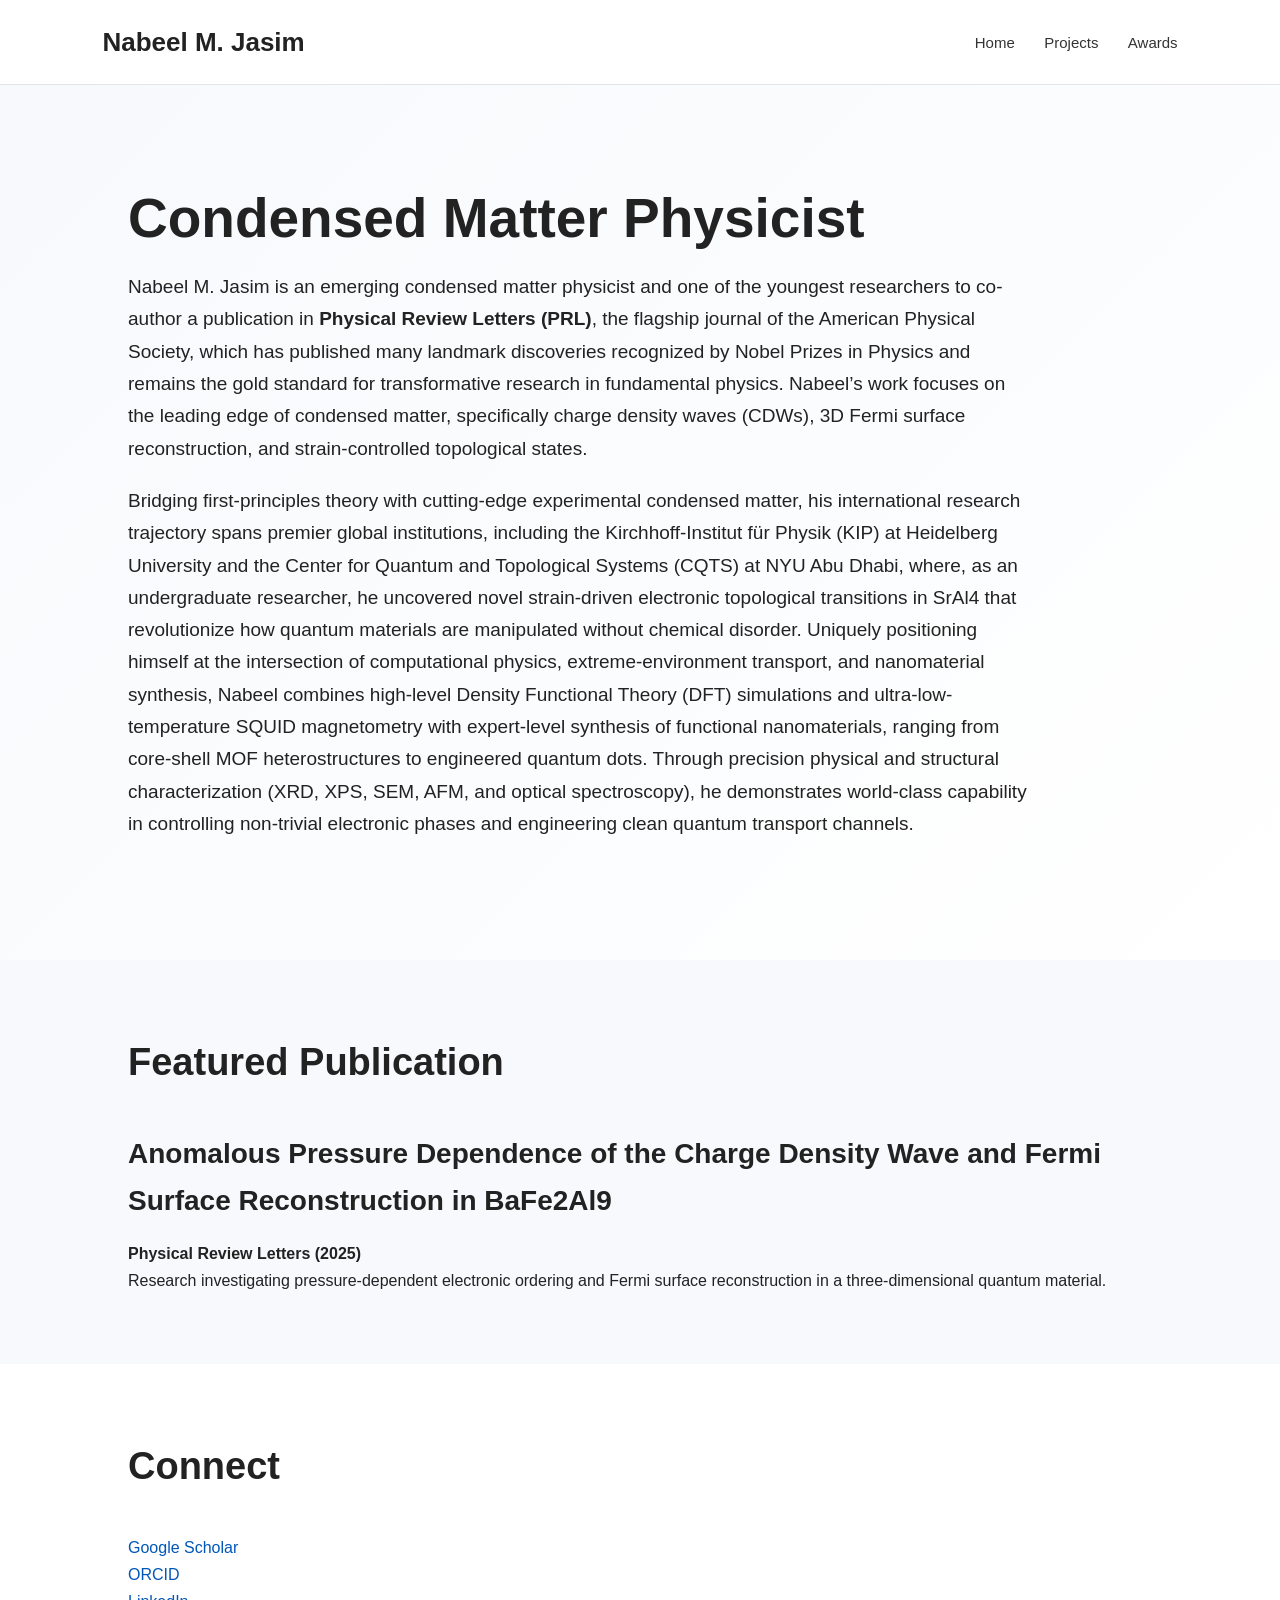
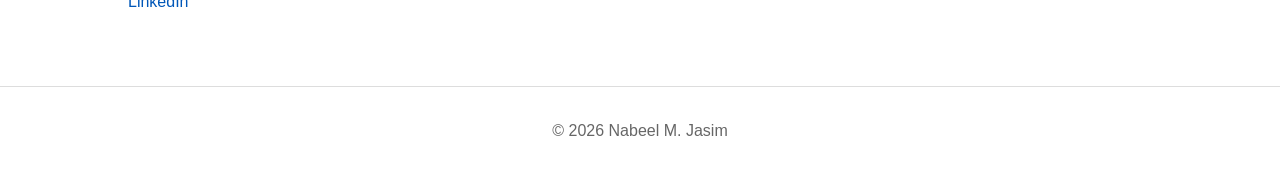
==== commit ff80bc79: "Update index.html" ====
--- a/index.html
+++ b/index.html
@@ -30,7 +30,7 @@
         </h1>
 
         <p>         
-          Nabeel M. Jasim is an emerging condensed matter physicist and one of the youngest researchers to co-author a publication in <strong>Physical Review Letters (PRL)</strong>, the flagship journal of the American Physical Society and one of the most prestigious physics journals in the world. PRL has published many landmark discoveries recognized by Nobel Prizes in Physics and remains the gold standard for transformative research in fundamental physics. Nabeel’s work focuses on the leading edge of condensed matter, specifically charge density waves (CDWs), 3D Fermi surface reconstruction, and strain-controlled topological states.
+          Nabeel M. Jasim is an emerging condensed matter physicist and one of the youngest researchers to co-author a publication in <strong>Physical Review Letters (PRL)</strong>, the flagship journal of the American Physical Society, which has published many landmark discoveries recognized by Nobel Prizes in Physics and remains the gold standard for transformative research in fundamental physics. Nabeel’s work focuses on the leading edge of condensed matter, specifically charge density waves (CDWs), 3D Fermi surface reconstruction, and strain-controlled topological states.
         </p>
 
         <p>
